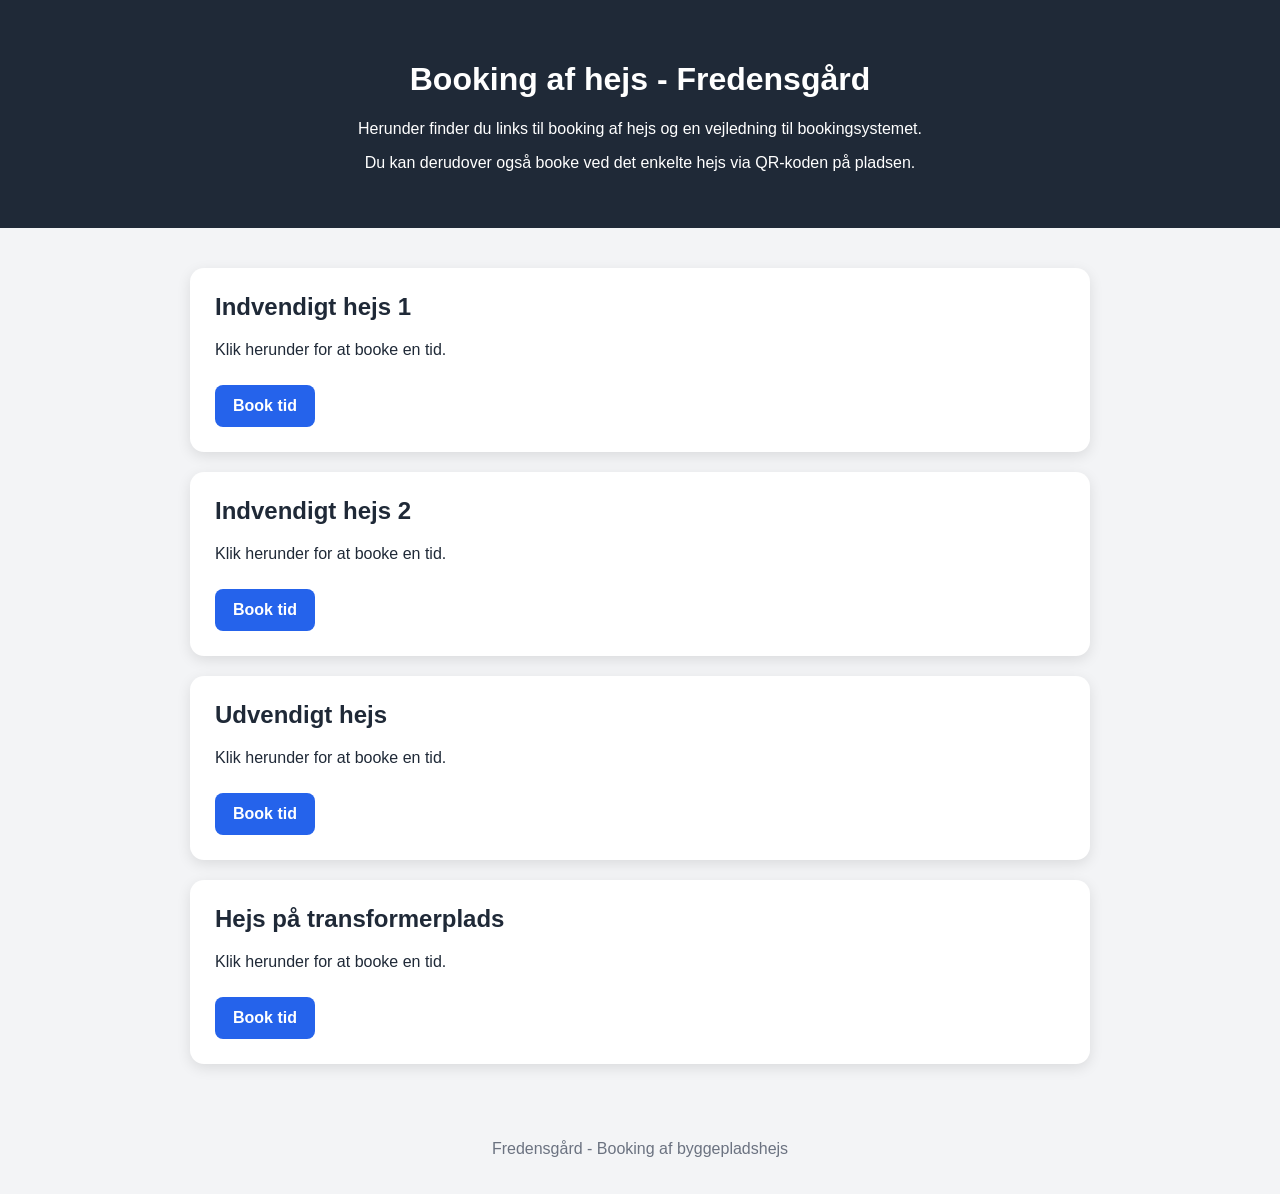
==== index.html @ 044b9c0b "Rename index to index.html" ====
<!DOCTYPE html>
<html lang="da">
<head>
    <meta charset="UTF-8">
    <meta name="viewport" content="width=device-width, initial-scale=1.0">
    <title>Booking af hejs - Fredensgård</title>

    <!-- Kobler CSS-filen på siden -->
    <link rel="stylesheet" href="styles.css">
</head>
<body>

    <header>
        <h1>Booking af hejs - Fredensgård</h1>
        <p>Herunder finder du links til booking af hejs og en vejledning til bookingsystemet.</p>
        <p>Du kan derudover også booke ved det enkelte hejs via QR-koden på pladsen.</p>
    </header>

    <main>
        <!-- Hver booking-card er ét hejs -->
        <section class="booking-card">
            <h2>Indvendigt hejs 1</h2>
            <p>Klik herunder for at booke en tid.</p>
            <a href="INDSÆT-LINK-HER" target="_blank" rel="noopener noreferrer">Book tid</a>
        </section>

        <section class="booking-card">
            <h2>Indvendigt hejs 2</h2>
            <p>Klik herunder for at booke en tid.</p>
            <a href="INDSÆT-LINK-HER" target="_blank" rel="noopener noreferrer">Book tid</a>
        </section>

        <section class="booking-card">
            <h2>Udvendigt hejs</h2>
            <p>Klik herunder for at booke en tid.</p>
            <a href="INDSÆT-LINK-HER" target="_blank" rel="noopener noreferrer">Book tid</a>
        </section>

        <section class="booking-card">
            <h2>Hejs på transformerplads</h2>
            <p>Klik herunder for at booke en tid.</p>
            <a href="INDSÆT-LINK-HER" target="_blank" rel="noopener noreferrer">Book tid</a>
        </section>
    </main>

    <footer>
        <p>Fredensgård - Booking af byggepladshejs</p>
    </footer>

</body>
</html>
---- styles.css ----
/* Grundopsætning for hele siden */
body {
    margin: 0;
    font-family: Arial, Helvetica, sans-serif;
    background-color: #f3f4f6;
    color: #1f2937;
}

/* Topfelt */
header {
    background-color: #1f2937;
    color: white;
    text-align: center;
    padding: 40px 20px;
}

/* Begrænser bredden på indholdet */
main {
    max-width: 900px;
    margin: 40px auto;
    padding: 0 20px;
}

/* Kort til hvert hejs */
.booking-card {
    background-color: white;
    padding: 25px;
    margin-bottom: 20px;
    border-radius: 14px;
    box-shadow: 0 4px 14px rgba(0, 0, 0, 0.10);
}

/* Overskrift i hvert kort */
.booking-card h2 {
    margin-top: 0;
}

/* Knapper */
.booking-card a {
    display: inline-block;
    margin-top: 10px;
    background-color: #2563eb;
    color: white;
    padding: 12px 18px;
    border-radius: 8px;
    text-decoration: none;
    font-weight: bold;
}

/* Effekt når musen holdes over knappen */
.booking-card a:hover {
    background-color: #1d4ed8;
}

/* Bundtekst */
footer {
    text-align: center;
    padding: 20px;
    color: #6b7280;
}
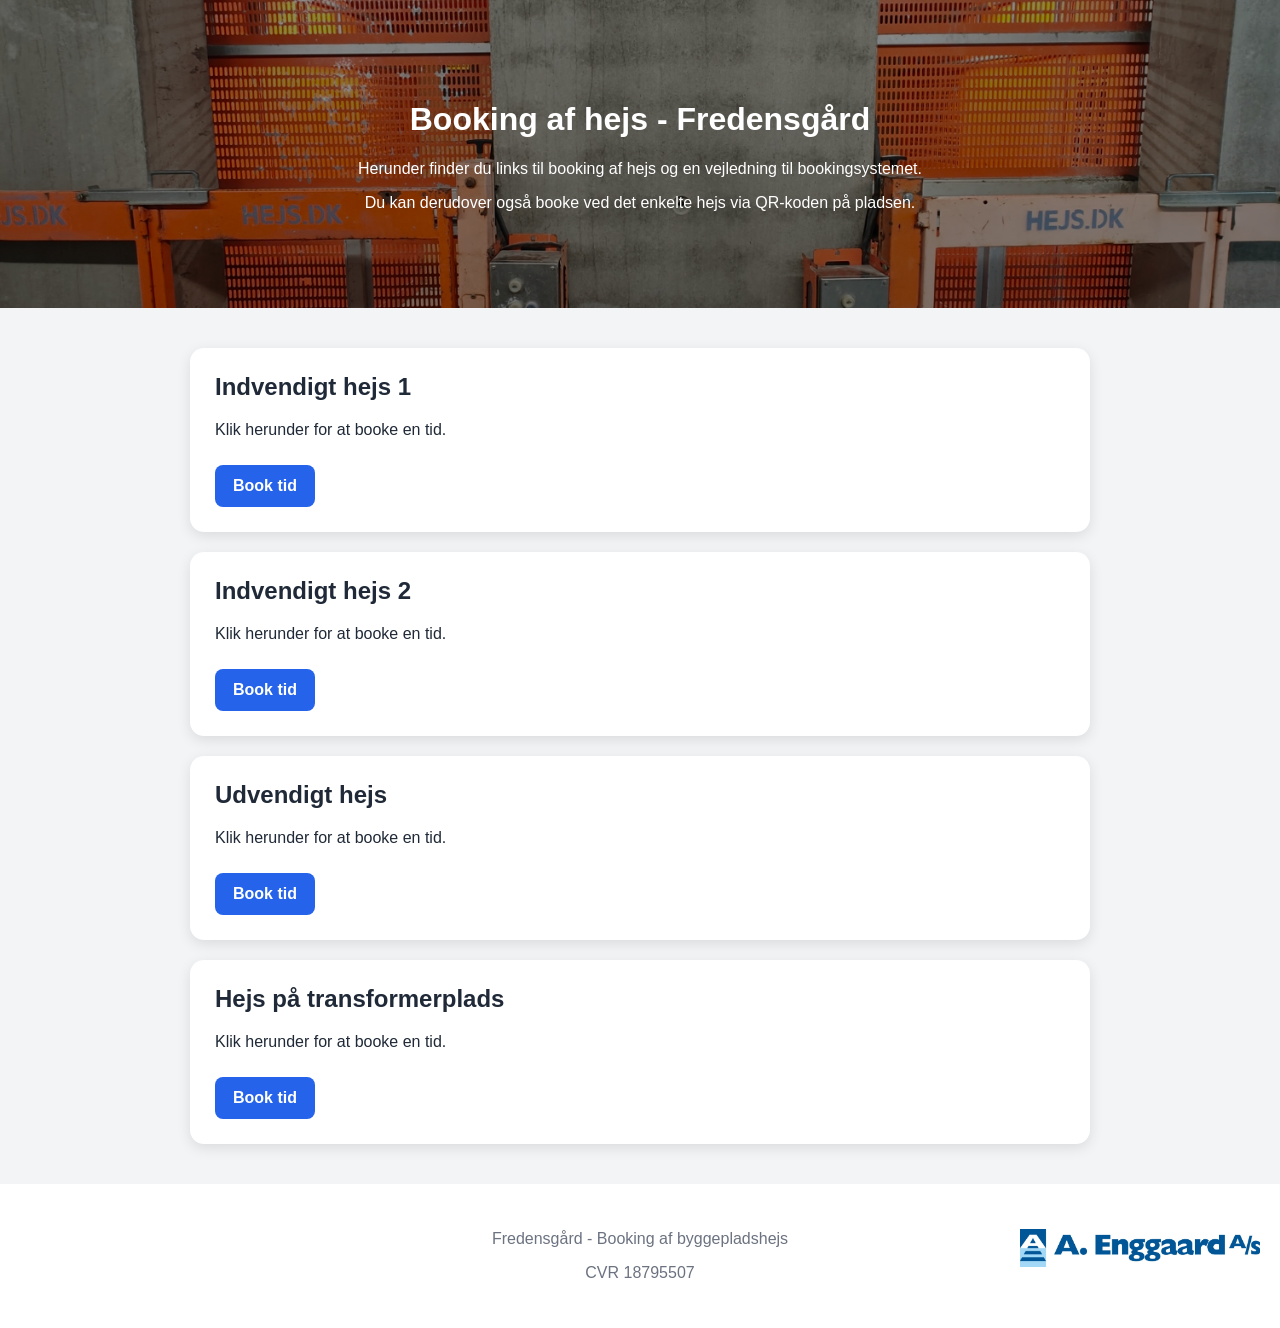
==== commit 87f0f0e2: "Update index.html" ====
--- a/index.html
+++ b/index.html
@@ -45,6 +45,7 @@
 
     <footer>
         <p>Fredensgård - Booking af byggepladshejs</p>
+        <p>CVR 18795507</p>
     </footer>
 
 </body>
--- a/styles.css
+++ b/styles.css
@@ -6,12 +6,33 @@
     color: #1f2937;
 }
 
-/* Topfelt */
 header {
     background-color: #1f2937;
+    background-image: url("./header.jpg");
+    background-size: cover;
+    background-position: center;
+    background-repeat: no-repeat;
+
     color: white;
     text-align: center;
-    padding: 40px 20px;
+    padding: 80px 20px;
+
+    position: relative;
+}
+
+/* Mørkt overlay */
+header::before {
+    content: "";
+    position: absolute;
+    inset: 0;
+    background: rgba(0, 0, 0, 0.45);
+}
+
+/* Sørger for at tekst ligger ovenpå overlay */
+header h1,
+header p {
+    position: relative;
+    z-index: 1;
 }
 
 /* Begrænser bredden på indholdet */
@@ -54,7 +75,28 @@
 
 /* Bundtekst */
 footer {
+    position: relative;
+
     text-align: center;
-    padding: 20px;
+    padding: 30px 20px;
     color: #6b7280;
+
+    background-color: white;
 }
+
+/* Firmalogo */
+footer::after {
+    content: "";
+
+    position: absolute;
+    right: 20px;
+    bottom: 20px;
+
+    width: 240px;
+    height: 120px;
+
+    background-image: url("footer.jpg");
+    background-size: contain;
+    background-repeat: no-repeat;
+    background-position: center;
+}
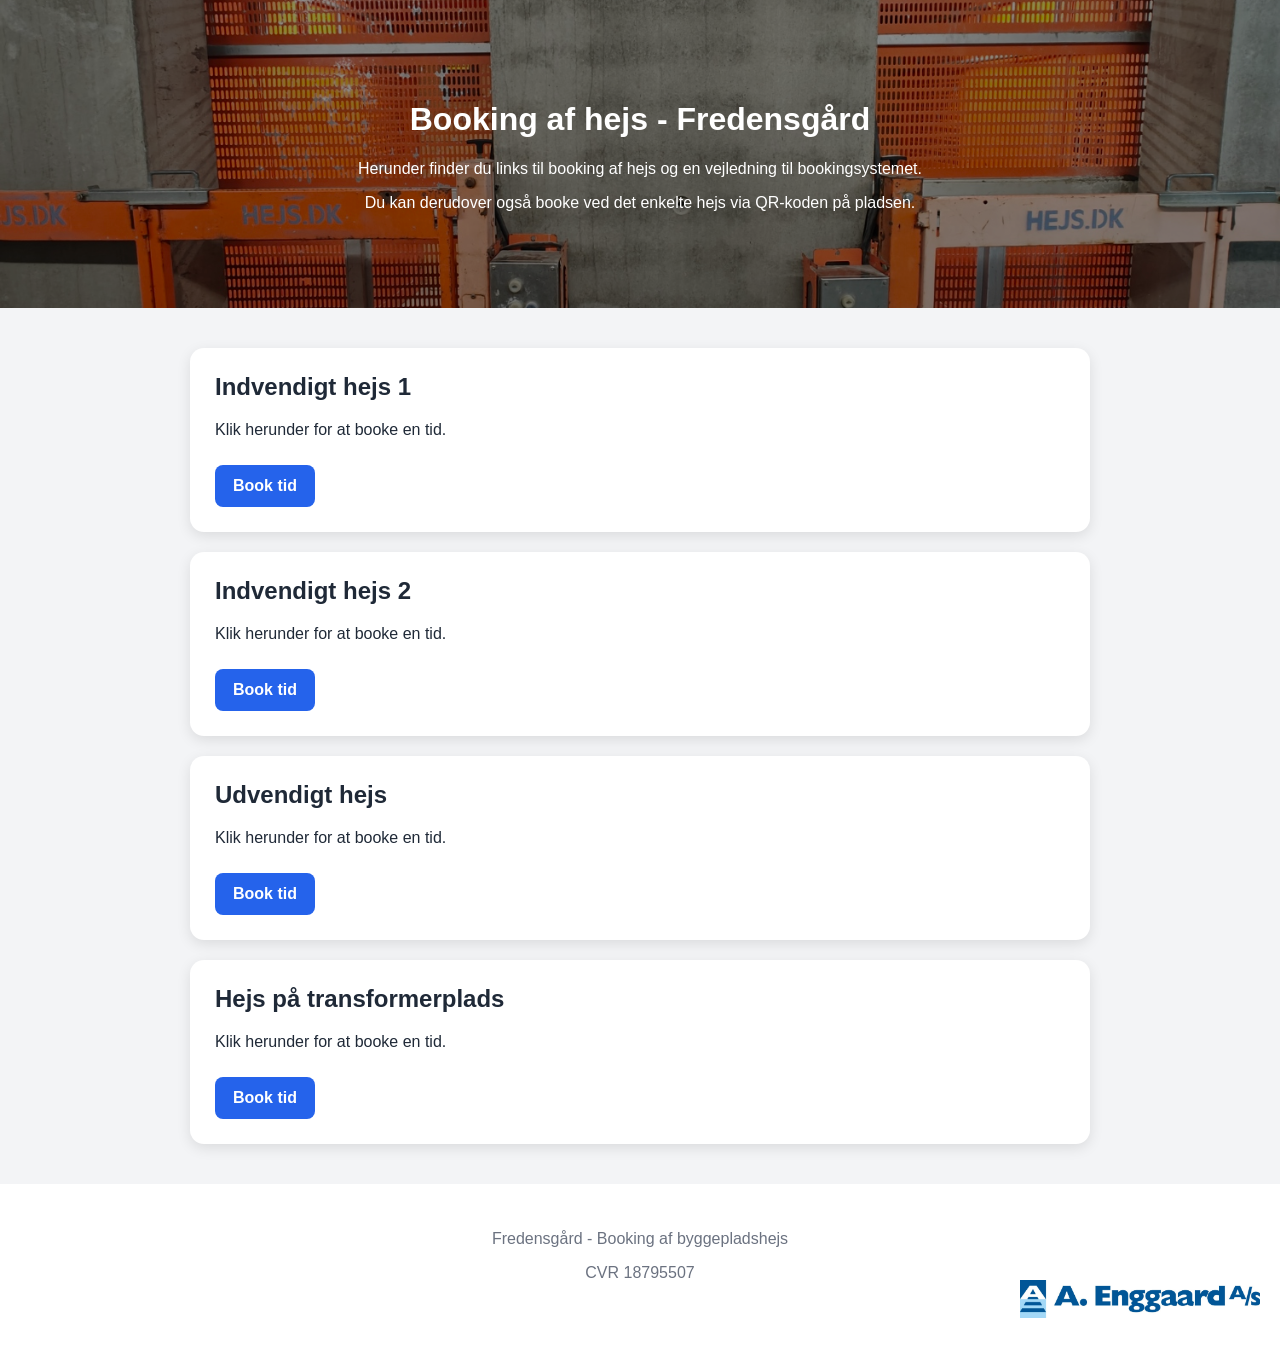
==== commit a1ea14ff: "Update index.html" ====
--- a/index.html
+++ b/index.html
@@ -46,6 +46,8 @@
     <footer>
         <p>Fredensgård - Booking af byggepladshejs</p>
         <p>CVR 18795507</p>
+        <br>
+        <br>
     </footer>
 
 </body>
--- a/styles.css
+++ b/styles.css
@@ -90,7 +90,7 @@
 
     position: absolute;
     right: 20px;
-    bottom: 20px;
+    bottom: 5px;
 
     width: 240px;
     height: 120px;
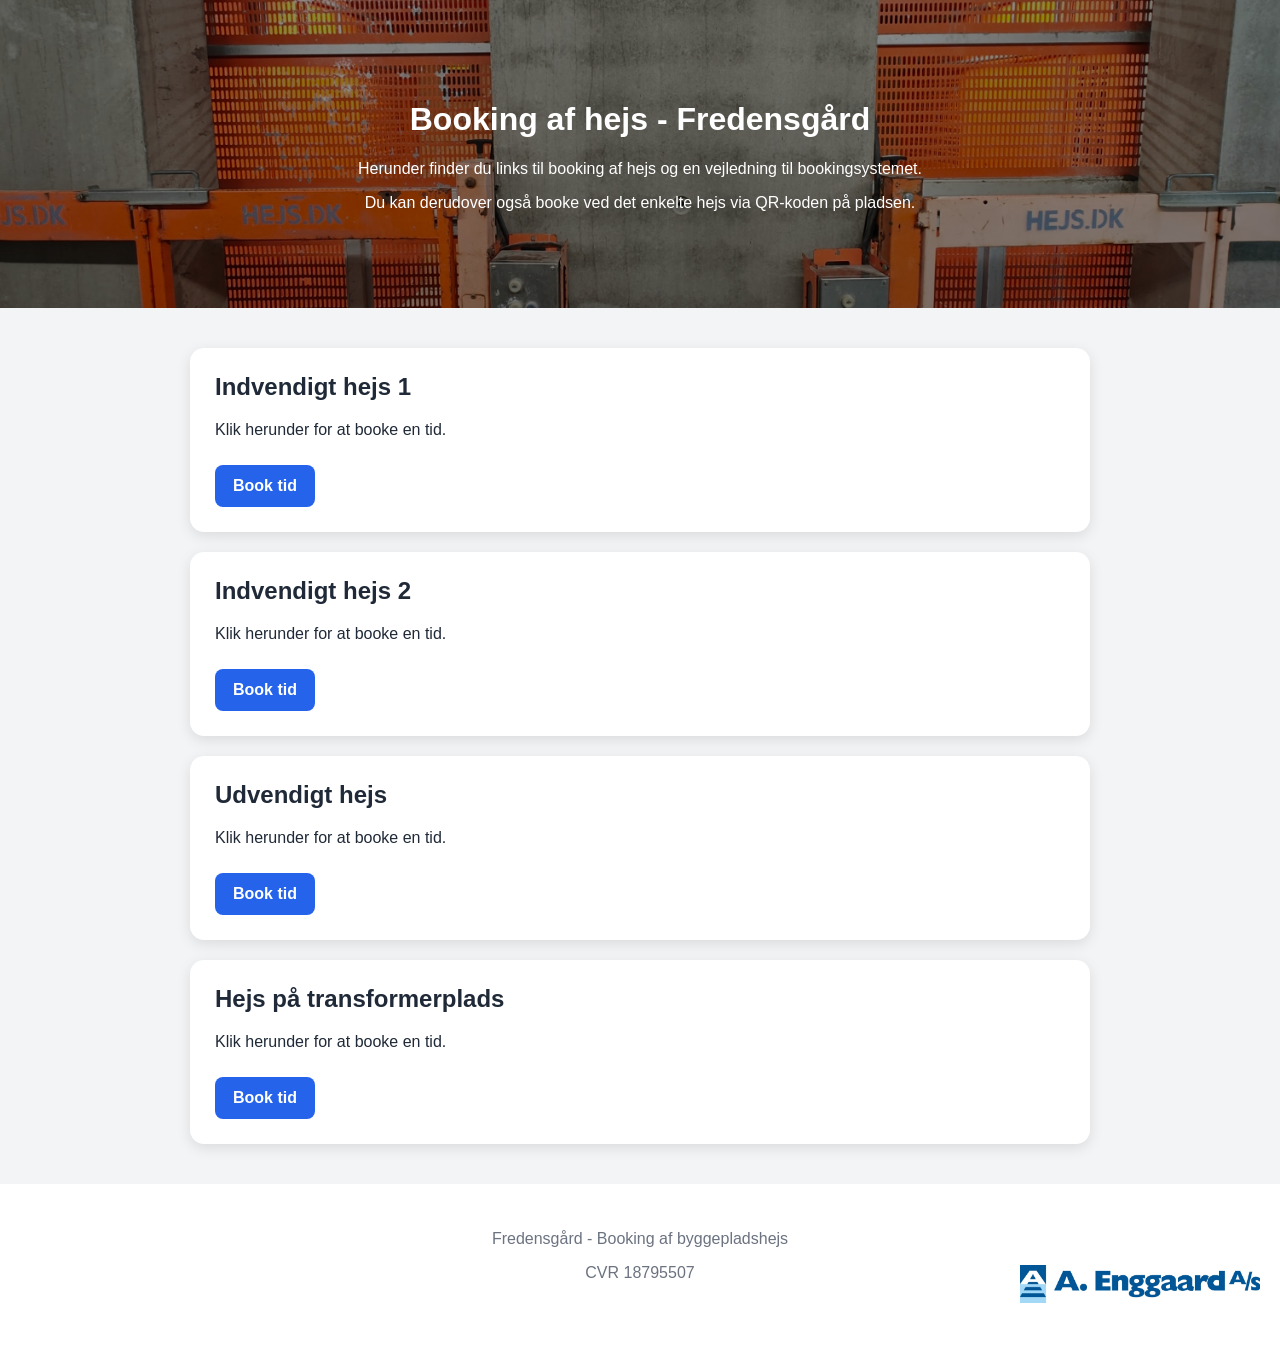
==== commit e0e87b9f: "Update index.html" ====
--- a/index.html
+++ b/index.html
@@ -21,25 +21,25 @@
         <section class="booking-card">
             <h2>Indvendigt hejs 1</h2>
             <p>Klik herunder for at booke en tid.</p>
-            <a href="INDSÆT-LINK-HER" target="_blank" rel="noopener noreferrer">Book tid</a>
+            <a href="https://bookings.cloud.microsoft/book/BookingsFredensgrdIndvendighejs1@enggaard.dk/?ismsaljsauthenabled" target="_blank" rel="noopener noreferrer">Book tid</a>
         </section>
 
         <section class="booking-card">
             <h2>Indvendigt hejs 2</h2>
             <p>Klik herunder for at booke en tid.</p>
-            <a href="INDSÆT-LINK-HER" target="_blank" rel="noopener noreferrer">Book tid</a>
+            <a href="https://bookings.cloud.microsoft/book/BookingsFredensgrdIndvendighejs2@enggaard.dk/?ismsaljsauthenabled" target="_blank" rel="noopener noreferrer">Book tid</a>
         </section>
 
         <section class="booking-card">
             <h2>Udvendigt hejs</h2>
             <p>Klik herunder for at booke en tid.</p>
-            <a href="INDSÆT-LINK-HER" target="_blank" rel="noopener noreferrer">Book tid</a>
+            <a href="https://bookings.cloud.microsoft/book/BookingsFredensgrdUdvendighejs1@enggaard.dk/?ismsaljsauthenabled" target="_blank" rel="noopener noreferrer">Book tid</a>
         </section>
 
         <section class="booking-card">
             <h2>Hejs på transformerplads</h2>
             <p>Klik herunder for at booke en tid.</p>
-            <a href="INDSÆT-LINK-HER" target="_blank" rel="noopener noreferrer">Book tid</a>
+            <a href="https://bookings.cloud.microsoft/book/BookingsFredensgrdTransformerplads@enggaard.dk/?ismsaljsauthenabled" target="_blank" rel="noopener noreferrer">Book tid</a>
         </section>
     </main>
 
--- a/styles.css
+++ b/styles.css
@@ -90,7 +90,7 @@
 
     position: absolute;
     right: 20px;
-    bottom: 5px;
+    bottom: 20px;
 
     width: 240px;
     height: 120px;
